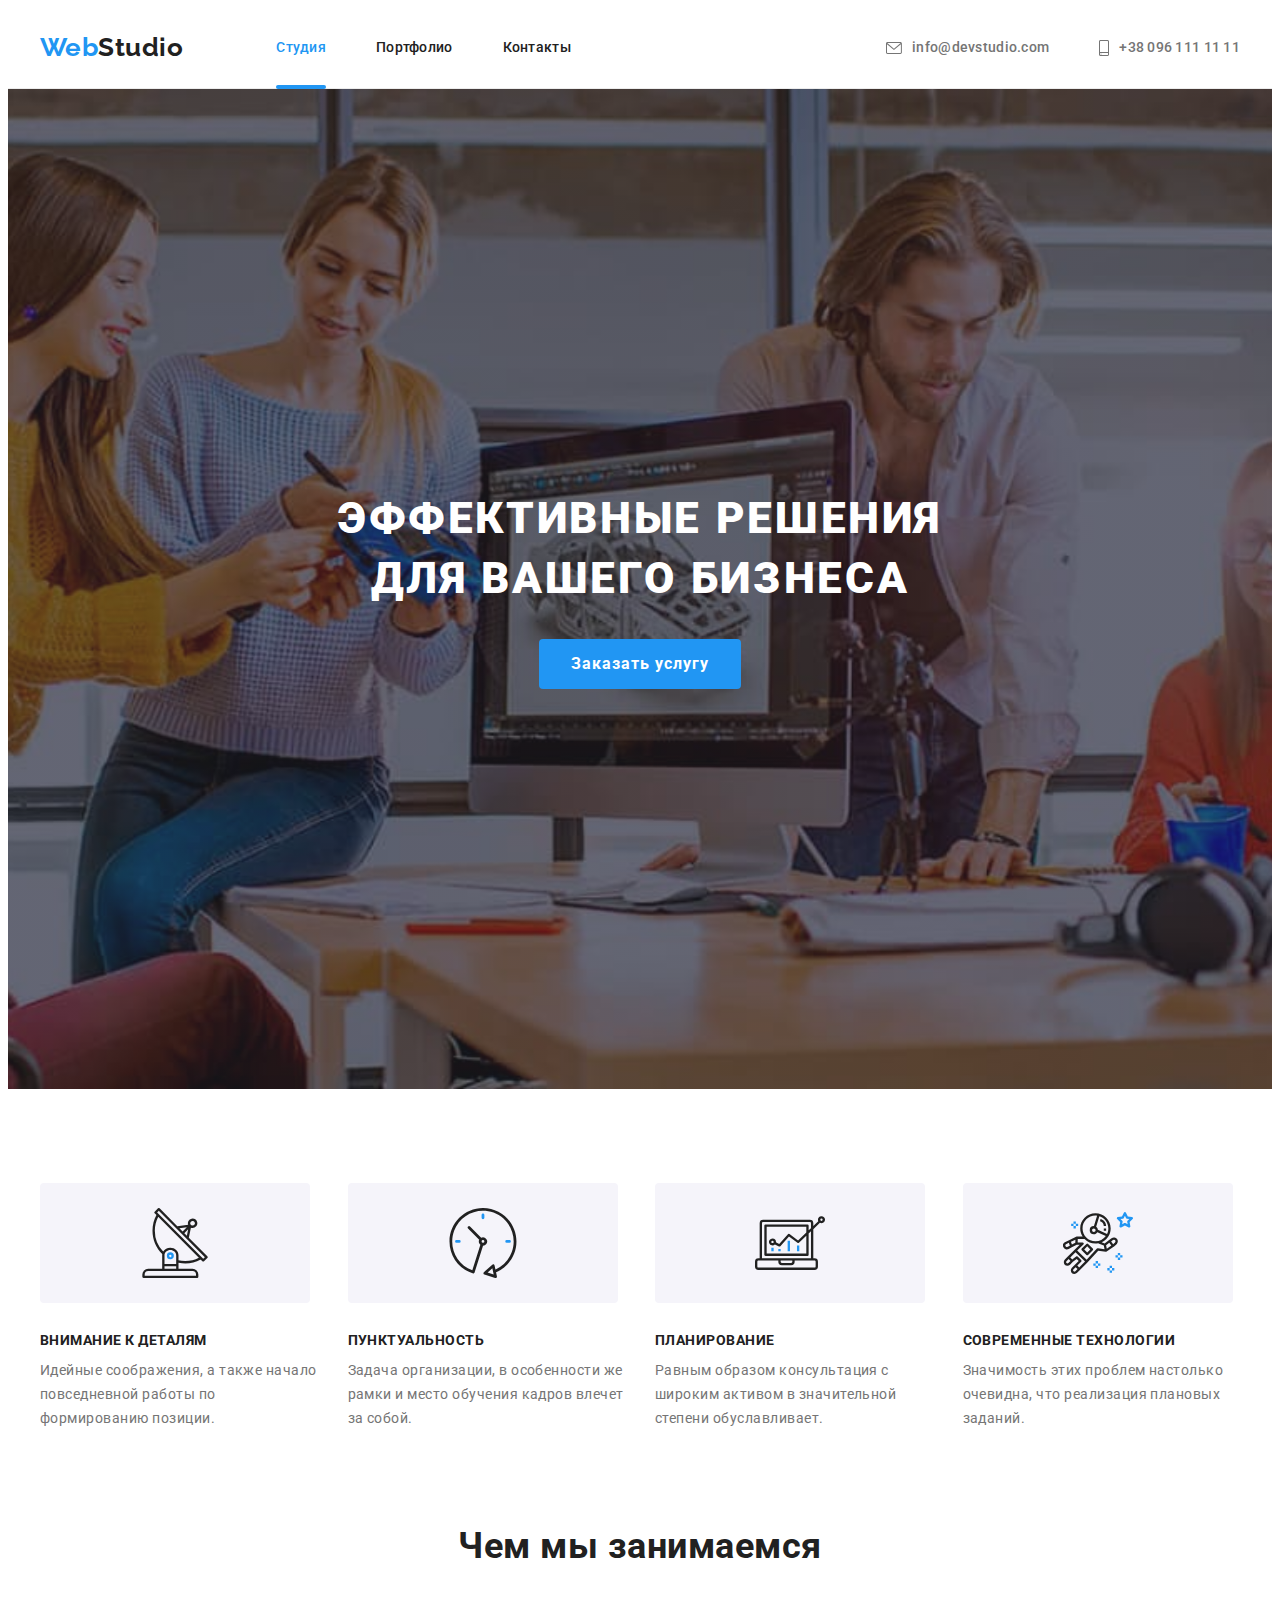
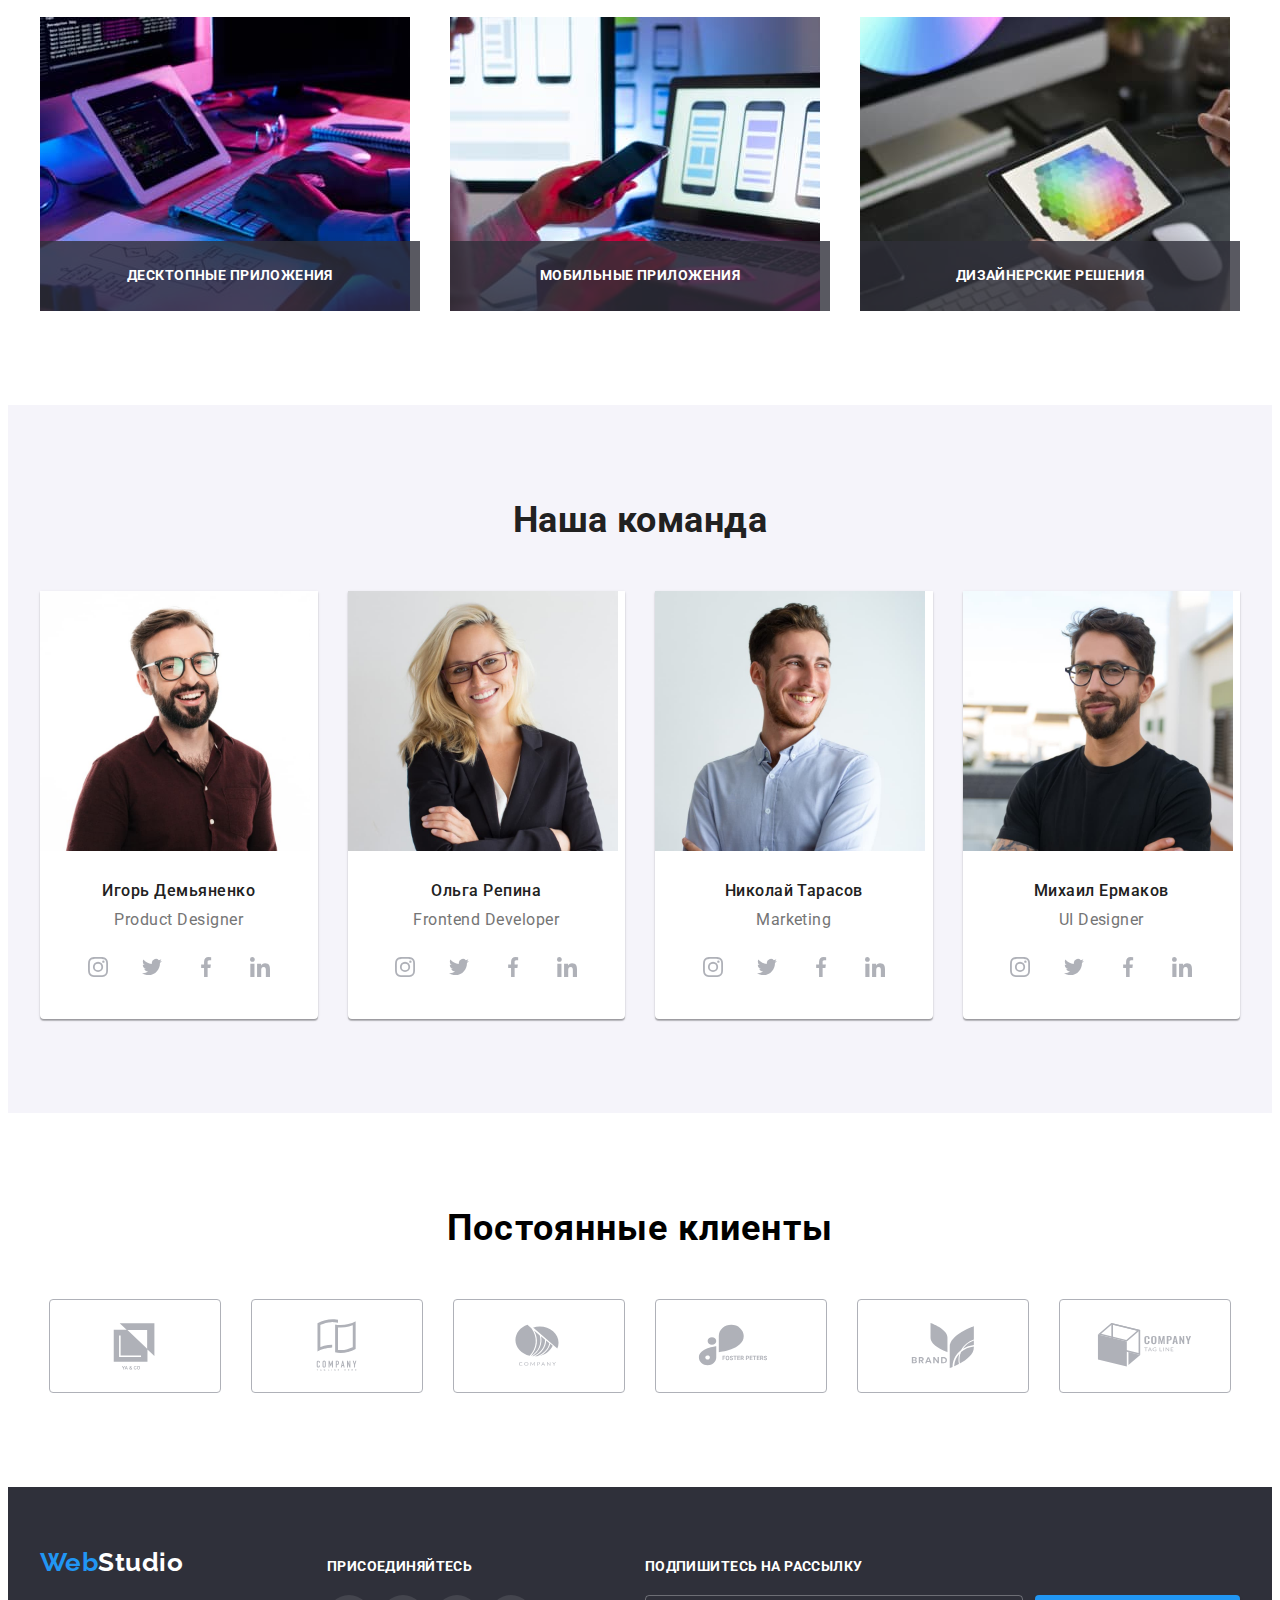
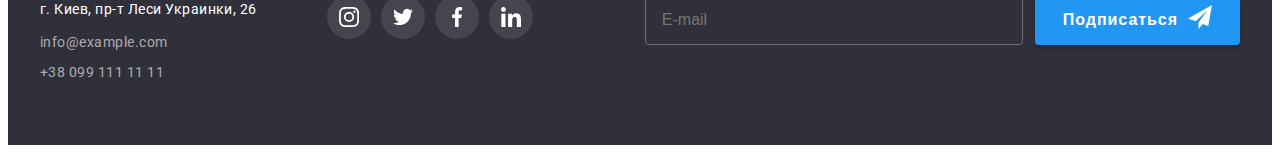
==== index.html @ f14e3624 "Copying" ====
<!DOCTYPE html>
<html lang="ru">
<head>
    <meta charset="UTF-8">
    <meta http-equiv="X-UA-Compatible" content="IE=edge">
    <meta name="viewport" content="width=device-width, initial-scale=1.0">
    <title>Студия</title>    
    <link href="https://fonts.googleapis.com/css2?family=Raleway:wght@700&family=Roboto:wght@400;500;700&display=swap"
        rel="stylesheet">
    <link rel="stylesheet" href="https://cdnjs.cloudflare.com/ajax/libs/modern-normalize/1.1.0/modern-normalize.min.css"
        integrity="sha512-wpPYUAdjBVSE4KJnH1VR1HeZfpl1ub8YT/NKx4PuQ5NmX2tKuGu6U/JRp5y+Y8XG2tV+wKQpNHVUX03MfMFn9Q=="
        crossorigin="anonymous" referrerpolicy="no-referrer" />
    <link rel="stylesheet" href="./css/styles.css" />
</head>
<body>
    <!-- Шапка сайта -->
        <header class="header">
            <div class="container header-container">
        <nav class="header-navigation">
            <a class="logo link" lang="en" href="./index.html">Web<span class="logo-black">Studio</span></a>
            <ul class="site-nav list">                
                <li class="header-item">
                    <a class="header-link site-nav-studio link current" href="./index.html">Студия</a></li>
                <li class="header-item">
                    <a class="header-link site-nav-portfolio link" href="./portfolio.html">Портфолио</a></li>
                <li class="header-item">
                    <a class="header-link site-nav-contact link" href="">Контакты</a></li>
            </ul>
        </nav>
        <div class="header-contacts-list">
            <ul class="header-contacts list">
                <li class="header-contacts-item">
                    <a class="header-contacts-link link" href="mailto:info@devstudio.com">
                        <svg class="link-icon" width="16px" height="12px">
                            <use href="./images/icons.svg#icon-envelope"></use>
                        </svg>
                        info@devstudio.com</a></li>
                <li class="header-contacts-item">
                    <a class="header-contacts-link link" href="tel:+380961111111">
                        <svg class="link-icon" width="10px" height="16px">
                            <use href="./images/icons.svg#icon-smartphone"></use>
                        </svg>
                        +38 096 111 11 11</a></li>
            </ul>
            </div>
            </div>
            </header>
    
    <main>
        <!-- Герой -->
        <section class="hero">
            <div class="container hero-container">
            <h1 class="hero-title">Эффективные решения для вашего бизнеса</h1>
            <button class="hero-btn" data-modal-open type="button">Заказать услугу</button>
            </div>
        </section>

       
        <!-- Преимущества -->
        <section class="features-section">
            <div class="container">
            <h2 hidden>features</h2>
        <ul class="features-list list">
            <li class="features-list-item">
                <div class="features-icon">
                    <svg width="70px" height="70px">
                        <use href="./images/icons.svg#icon-antenna-1"></use>
                        </svg>
                </div>
                <h3 class="features-title">Внимание к деталям</h3>
                <p class="features-text">Идейные соображения, а также начало повседневной работы по формированию позиции.</p>
            </li>
            <li class="features-list-item">
                <div class="features-icon">
                    <svg width="70px" height="70px">
                        <use href="./images/icons.svg#icon-clock-1"></use>
                    </svg>
                    </div>
                <h3 class="features-title">Пунктуальность</h3>
                <p class="features-text">Задача организации, в особенности же рамки и место обучения кадров влечет за собой.</p>
            </li>
            <li class="features-list-item">
                <div class="features-icon">
                    <svg width="70px" height="70px">
                        <use href="./images/icons.svg#icon-diagram-1"></use>
                    </svg>
                    </div>
                <h3 class="features-title">Планирование</h3>
                <p class="features-text">Равным образом консультация с широким активом в значительной степени обуславливает.</p>
            </li>
            <li class="features-list-item">
                <div class="features-icon">
                    <svg width="70px" height="70px">
                        <use href="./images/icons.svg#icon-astronaut-1"></use>
                    </svg>
                    </div>
                <h3 class="features-title">Современные технологии</h3>
                <p class="features-text">Значимость этих проблем настолько очевидна, что реализация плановых заданий.</p>
            </li>
        </ul>
        </div>
    </section>

    <!-- Услуги -->
    <section class="services-section">
        <div class="container">
        <h2 class="services-title">Чем мы занимаемся</h2>
        <ul class="services-list list">
            <li class="services-list-item">
                <div class="services-thumb">
                <img src="./images/portfolio-img1.jpg" alt="Создание дестопных приложений" width="370">                             
                <p class="services-subtitle">Десктопные приложения</p>
                </div>
            </li>
            <li class="services-list-item">
                <div class="services-thumb">
                    <img src="./images/portfolio-img2.jpg" alt="Создание мобильных приложений" width="370">
                    <p class="services-subtitle">Мобильные приложения</p>
                </div>
            </li>
            <li class="services-list-item">
                <div class="services-thumb">
                    <img src="./images/portfolio-img3.jpg" alt="Веб-дизайн" width="370">
                    <p class="services-subtitle">Дизайнерские решения</p>
                </div>
            </li>
        </ul>
        </div>
    </section>

    <!-- Команда -->

    <section class="team-section">
        <div class="container">
        <h2 class="team-title">Наша команда</h2>
        <ul class="team-list-section list">
            <li class="team-list-item">
                <div class="team-card">
                <img src="./images/team-img1.jpg" alt="Игорь Демьяненко" width="270">
                <div class="team-card-content">
                <h3 class="team-name">Игорь Демьяненко</h3>
                <p class="team-position" lang="en">Product Designer</p>
                <ul class="soc-list list">
                    <li class="soc-list-item">
                        <a class="soc-link" href="">
                            <svg width="20" height="20">
                                <use href="./images/icons.svg#icon-instagram-2"></use>
                            </svg>
                        </a>
                    </li>
                    <li class="soc-list-item">
                        <a class="soc-link" href="">
                            <svg width="20" height="20">
                                <use href="./images/icons.svg#icon-twitter-1"></use>
                            </svg>
                        </a>
                    </li>
                    <li class="soc-list-item">
                        <a class="soc-link" href="">
                            <svg width="20" height="20">
                                <use href="./images/icons.svg#icon-facebook-1"></use>
                            </svg>
                        </a>
                    </li>
                    <li class="soc-list-item">
                        <a class="soc-link" href="">
                            <svg width="20" height="20">
                                <use href="./images/icons.svg#icon-linkedin-1"></use>
                            </svg>
                        </a>
                    </li>
                </ul>
                </div>
                </div>
            </li>
            <li class="team-list-item">
                <div class="team-card">
                <img src="./images/team-img2.jpg" alt="Ольга Репина" width="270">
                <div class="team-card-content">
                <h3 class="team-name">Ольга Репина</h3>
                <p class="team-position" lang="en">Frontend Developer</p>
                <ul class="soc-list list">
                    <li class="soc-list-item">
                        <a class="soc-link" href="">
                            <svg width="20" height="20">
                                <use href="./images/icons.svg#icon-instagram-2"></use>
                            </svg>
                        </a>
                    </li>
                    <li class="soc-list-item">
                        <a class="soc-link" href="">
                            <svg width="20" height="20">
                                <use href="./images/icons.svg#icon-twitter-1"></use>
                            </svg>
                        </a>
                    </li>
                    <li class="soc-list-item">
                        <a class="soc-link" href="">
                            <svg width="20" height="20">
                                <use href="./images/icons.svg#icon-facebook-1"></use>
                            </svg>
                        </a>
                    </li>
                    <li class="soc-list-item">
                        <a class="soc-link" href="">
                            <svg width="20" height="20">
                                <use href="./images/icons.svg#icon-linkedin-1"></use>
                            </svg>
                        </a>
                    </li>
                </ul>
                </div>
                </div>
            </li>
            <li class="team-list-item">
                <div class="team-card">
                <img src="./images/team-img3.jpg" alt="Николай Тарасов" width="270">
                <div class="team-card-content">
                <h3 class="team-name">Николай Тарасов</h3>
                <p class="team-position" lang="en">Marketing</p>
                <ul class="soc-list list">
                    <li class="soc-list-item">
                        <a class="soc-link" href="">
                            <svg width="20" height="20">
                                <use href="./images/icons.svg#icon-instagram-2"></use>
                            </svg>
                        </a>
                    </li>
                    <li class="soc-list-item">
                        <a class="soc-link" href="">
                            <svg width="20" height="20">
                                <use href="./images/icons.svg#icon-twitter-1"></use>
                            </svg>
                        </a>
                    </li>
                    <li class="soc-list-item">
                        <a class="soc-link" href="">
                            <svg width="20" height="20">
                                <use href="./images/icons.svg#icon-facebook-1"></use>
                            </svg>
                        </a>
                    </li>
                    <li class="soc-list-item">
                        <a class="soc-link" href="">
                            <svg width="20" height="20">
                                <use href="./images/icons.svg#icon-linkedin-1"></use>
                            </svg>
                        </a>
                    </li>
                </ul>
                </div>
                </div>
            </li>
            <li class="team-list-item">
                <div class="team-card">
                <img src="./images/team-img4.jpg" alt="Михаил Ермаков" width="270">
                <div class="team-card-content">
                <h3 class="team-name">Михаил Ермаков</h3>
                <p class="team-position" lang="en">UI Designer</p>
                <ul class="soc-list list">
                    <li class="soc-list-item">
                        <a class="soc-link" href="">
                            <svg width="20" height="20">
                                <use href="./images/icons.svg#icon-instagram-2"></use>
                            </svg>
                        </a>
                    </li>
                    <li class="soc-list-item">
                        <a class="soc-link" href="">
                            <svg width="20" height="20">
                                <use href="./images/icons.svg#icon-twitter-1"></use>
                            </svg>
                        </a>
                    </li>
                    <li class="soc-list-item">
                        <a class="soc-link" href="">
                            <svg width="20" height="20">
                                <use href="./images/icons.svg#icon-facebook-1"></use>
                            </svg>
                        </a>
                    </li>
                    <li class="soc-list-item">
                        <a class="soc-link" href="">
                            <svg width="20" height="20">
                                <use href="./images/icons.svg#icon-linkedin-1"></use>
                            </svg>
                        </a>
                    </li>
                </ul>
                </div>
                </div>
            </li>
        </ul>
        </div>
    </section>      
    </main>


    <!-- Клиенты -->

    <section class="client-section">
        <div class="container">
            <h2 class="client-section-title">Постоянные клиенты</h2>
            <ul class="client-list list">
                <li class="client-item">
                    <a href="" class="client-company">
                        <svg width="106" height="60">
                            <use href="./images/icons.svg#icon-logo1"></use>
                        </svg>
                    </a>
                </li>
                <li class="client-item">
                    <a href="" class="client-company">
                        <svg width="106" height="60">
                            <use href="./images/icons.svg#icon-logo2"></use>
                        </svg>
                    </a>
                </li>
                <li class="client-item">
                    <a href="" class="client-company">
                        <svg width="106" height="60">
                            <use href="./images/icons.svg#icon-logo3"></use>
                        </svg>
                    </a>
                </li>
                <li class="client-item">
                    <a href="" class="client-company">
                        <svg width="106" height="60">
                            <use href="./images/icons.svg#icon-logo4"></use>
                        </svg>
                    </a>
                </li>
                <li class="client-item">
                    <a href="" class="client-company">
                        <svg width="106" height="60">
                            <use href="./images/icons.svg#icon-logo5"></use>
                        </svg>
                    </a>
                </li>
                <li class="client-item">
                    <a href="" class="client-company">
                        <svg width="106" height="60">
                            <use href="./images/icons.svg#icon-logo6"></use>
                        </svg>
                    </a>
                </li>
            </ul>
        </div>

    </section>

    <!-- Футер -->

    <footer class="footer-section">
        <div class="footer-container container">
            <div class="footer-contact">
                <a class="footer-logo link" lang="en" href="./index.html">Web<span class="logo-white">Studio</span></a>
                <address>
                    <ul class="footer-list list">
                        <li class="footer-adress-list"><a class="footer-adress link" href="">г. Киев, пр-т Леси Украинки, 26</a></li>
                        <li class="footer-contacts-list"><a class="footer-contacts link" href="mailto:info@example.com">info@example.com</a></li>
                        <li class="footer-contacts-list"><a class="footer-contacts link" href="tel:+380991111111">+38 099 111 11 11</a></li>
                    </ul>
                </address>
            </div>
    
            <div class="footer-soc-section">
                <strong class="footer-join">Присоединяйтесь</strong>
                <ul class="footer-soc-list list">
                    <li class="footer-soc-item">
                        <a href="" class="footer-soc-link">
                            <svg class="footer-soc-icon" width="20" height="20">
                                <use href="./images/icons.svg#icon-instagram-2"></use>
                            </svg>
                        </a>
                    </li>
                    <li class="footer-soc-item">
                        <a href="" class="footer-soc-link">
                            <svg class="footer-soc-icon" width="20" height="20">
                                <use href="./images/icons.svg#icon-twitter-1"></use>
                            </svg>
                        </a>
                    </li>
                    <li class="footer-soc-item">
                        <a href="" class="footer-soc-link">
                            <svg class="footer-soc-icon" width="20" height="20">
                                <use href="./images/icons.svg#icon-facebook-1"></use>
                            </svg>
                        </a>
                    </li>
                    <li class="footer-soc-item">
                        <a href="" class="footer-soc-link">
                            <svg class="footer-soc-icon" width="20" height="20">
                                <use href="./images/icons.svg#icon-linkedin-1"></use>
                            </svg>
                        </a>
                    </li>
                </ul>
            </div>
            <div class="subscribe-section">
                <p class="subscribe">Подпишитесь на рассылку</p>
                    <form class="subscribe-form" name="subscribe-form" autocomplete="on" novalidate>
                        <input class="subscribe-field" type="email" name="email" placeholder="E-mail"/>                            
                            <button class="btn subscribe-btn" type="submit">Подписаться<svg class="icon-send-subscribe" width="24" height="24">
                                <use href="./images/icons.svg#icon-icon-send"></use>
                                    </svg> </button></form>
            </div>
        </div>
    </footer>
    
    <!-- Модалка -->
    <div class="backdrop is-hidden" data-modal>
        <div class="modal">
            <button type="button" class="btn-close">
            <svg class="svg-close" data-modal-close>
                <use href="./images/icons.svg#close-icon"></use>
            </svg>
            </button>
            
            <p class="modal-title">Оставьте свои данные, мы вам перезвоним</p>
            <form action="#" class="modal-form">
                <div class="modal-field">
                <label for="user-name" class="input-label">Имя</label>
                <span class="input-wrapper">
                <input type="text" 
                name="user-name" 
                id="user-name" 
                class="modal-input">
                <svg class="input-icon" width="18" height="18">
                    <use href="./images/icons.svg#icon-person-black-18dp-1"></use>
                </svg>
                </span>
                </div>

                <div class="modal-field">
                    <label for="user-tel" class="input-label">Телефон</label>
                    <span class="input-wrapper">
                        <input type="tel" name="user-tel" id="user-tel" class="modal-input">
                        <svg class="input-icon" width="18" height="18">
                            <use href="./images/icons.svg#icon-phone-black-18dp-1"></use>
                        </svg>
                    </span>
                </div>

                <div class="modal-field">
                    <label for="user-email" class="input-label">Почта</label>
                    <span class="input-wrapper">
                        <input type="email" name="user-email" id="user-email" class="modal-input">
                        <svg class="input-icon" width="18" height="18">
                            <use href="./images/icons.svg#icon-email-black-18dp-1"></use>
                        </svg>
                    </span>
                </div>
                
                <div class="modal-field-text">
                    <label for="user-text" class="input-label">Комментарий</label>
                    <textarea name="user-text"
                    id="user-text"
                    class="modal-text-input"
                    placeholder="Введите текст"></textarea>
                </div>
                <input type="checkbox" id="modal-checkbox" class="modal-checkbox visually-hidden">
                <label for="modal-checkbox" class="check-text">
                    <span>
                        <svg class="check-icon" width="11" height="8">
                            <use href="./images/icons.svg#icon-check"></use>
                        </svg>
                    </span>Соглашаюсь с рассылкой и принимаю <a href="" class="conditions-link">Условия договора</a>
                </label>
                <button type="submit" class="btn modal-btn">Отправить</button>
                
            </form>
        </div>
    </div>
    <script src="./js/modal.js"></script>
</body>
</html>
---- css/styles.css ----
:root {
  --primary-text-color: #212121;
  --secondary-text-color: #757575;
  --primary-white-color: #ffffff;
  --accent-color: #2196f3;
  --background-color: #2f303a;
  --background-secondary-color: #F5F4FA;
  --btn-color: #188ce8;
  --card-set-gap: 30px;
  --icon-color: #AFB1B8;
  --footer-contact-color: #FFFFFF99;
  --trans-duration: 250ms;
  --transit-timing-function: cubic-bezier(0.4, 0, 0.2, 1);
}


/* ------------------Утилиты-------------------- */

p,
h1,
h2,
h3,
{
  margin: 0;
}

ul {
    margin: 0;
    padding-left: 0;
}

img {
    display: block;
}

body {
  font-family: Roboto, sans-serif; Raleway, sans-serif;
  background-color: var(--primary-white-color);
  letter-spacing: 0.03em;
}


.container {
width: 1200px;
margin: 0 auto;
padding-left: 15px;
padding-right: 15px;
}


.visually-hidden {
position: absolute;
width: 1px;
height: 1px;
margin: -1px;
padding: 0;
overflow: hidden;
border: 0;
clip: rect(0 0 0 0);
}



/* --------------------------Шапка сайта----------------------- */

.header {
  border-bottom-width: 1px;
  border-bottom-style: solid;
  border-block-color: #ECECEC;
}

.header-container {
  display: flex;
  align-items: center;
}


.header-navigation {
  display: flex;
  /* align-items: center; */
}

.site-nav {
  display: flex;
  align-items: center;
}

.site-nav .link.current {
  color: var(--accent-color);
}

.header-item > .current::after {
  content: '';
  position: absolute;
  width: 100%;
  height: 4px;
  border-radius: 2px;
  background-color: var(--accent-color);
  display: block;
  bottom: -1px;
}

.site-nav-studio, 
.site-nav-portfolio2 {
  position: relative;
}

.header-item:not(:last-child) {
margin-right: 50px;
}

.header-link {
  display: block;
  font-style: normal;
  font-weight: 500;
  font-size: 14px;
  line-height: 1.14;
  letter-spacing: 0.02em;
  color: var(--primary-text-color);
  padding-top: 32px;
  padding-bottom: 32px;
  transition: color var(--trans-duration) var(--transit-timing-function);
}

.header-contacts-list {
  display: flex;
  margin-left: auto;

}

.header-contacts {
  display: flex;
  }


.header-contacts-item:not(:last-child) {
margin-right: 50px;
}


.header-contacts-link {
  font-family: Roboto;
  font-style: normal;
  font-weight: 500;
  font-size: 14px;
  line-height: 1.14;
  letter-spacing: 0.02em;
  color: var(--secondary-text-color);
  padding-top: 32px;
  padding-bottom: 32px;
  display: flex;
  align-items: center;
  transition: color var(--trans-duration) var(--transit-timing-function);
}

.link-icon {
  margin-right: 10px;
  fill: currentColor;
}

.header-link:hover,
.header-link:focus, 
.header-contacts-link:hover,
.header-contacts-link:focus {
  color: var(--accent-color);
}


/* Логотип */

.logo {
  
  font-family: Raleway;
  font-style: normal;
  font-weight: bold;
  font-size: 26px;
  line-height: 1.19;
  color: var(--accent-color);
  margin-right: 93px;
  padding-top: 24px;
  padding-bottom: 25px;

}

.logo-black {
  font-family: Raleway;
  font-style: normal;
  font-weight: bold;
  font-size: 26px;
  line-height: 1.19;
  color: var(--primary-text-color);
  transition: color var(--trans-duration) var(--transit-timing-function);
}


.logo-white {
font-family: Raleway;
font-style: normal;
font-weight: bold;
font-size: 26px;
line-height: 1.19;
color: var(--primary-white-color);
transition: color var(--trans-duration) var(--transit-timing-function);
}

.logo-black:hover,
.logo-black:focus,
.logo-white:hover,
.logo-white:focus {
  color: var(--accent-color);
}

.list {
  list-style: none;
}

.link {
  text-decoration: none;
}



/* ----------------------Герой--------------------- */

.hero {
  display: flex;
  height: 600px;
  align-items: center;
  background-color: var(--background-color);
  padding: 200px 0;
}

.hero {
  max-width: 1600px;
  height: 600px;
  margin-left: auto;
  margin-right: auto;
  background-repeat: no-repeat;
  background-size: cover;
  background-position: center;
  background-color: var(--background-color);
  background-image: linear-gradient(to right, rgba(47, 48, 58, 0.4), rgba(47, 48, 58, 0.4)),
    url('../images/hero.jpg');
  color: var(--white-color);
  text-align: center;
  padding-top: 200px;
  padding-bottom: 200px;
}

.hero-container {
  text-align: center;
  max-width: 696px;

}

.hero-title {
  font-family: Roboto;
  font-style: normal;
  font-weight: 900;
  font-size: 44px;
  line-height: 1.36;
  text-align: center;
  letter-spacing: 0.06em;
  text-transform: uppercase;
  color: var(--primary-white-color);
  margin-top: 0;
  margin-bottom: 30px;
}

.hero-btn {
  font-family: Roboto;
  font-style: normal;
  font-weight: bold;
  font-size: 16px;
  line-height: 30px;
  display: flex;
  align-items: center;
  text-align: center;
  letter-spacing: 0.06em;
  border-radius: 4px;
  color: var(--primary-white-color);
  background-color: var(--accent-color);
  cursor: pointer;
  border: none;
  display: inline-block;
  min-width: 200px;
  padding: 10px 32px;
 }

  .hero-btn, .btn-active,
  .subscribe-btn {
  transition: color var(--trans-duration) var(--transit-timing-function),
  background-color var(--trans-duration) var(--transit-timing-function),
  box-shadow var(--trans-duration) var(--transit-timing-function);
  }

.hero-btn:hover,
.hero-btn:focus,
.btn:hover,
.btn:focus {
background-color: var(--btn-color) ;
}


/* -------------------Преимущества---------------- */

.features-section {
padding-top: 94px;
padding-bottom: 94px;
}

.features-list {
  display: flex;
}

.features-title {
margin-top: 0;
margin-bottom: 10px;
font-weight: bold;
font-size: 14px;
line-height: 1.14;
text-transform: uppercase;
color: var(--primary-text-color);
}

.features-text {
margin-top: 0;
margin-bottom: 0;
font-size: 14px;
line-height: 1.71;
color: var(--secondary-text-color);
}

.features-list {
  margin-right: -30px;
}

.features-list-item {
flex-basis: calc(100% / 4 - var(--card-set-gap));
margin-right: var(--card-set-gap);
}

.features-list-item:not(:nth-last-child) {
  margin-right: var(--card-set-gap);
}

.features-icon {
  width: 270px;
  height: 120px;
  background-color: var(--background-secondary-color);
  margin-bottom: 30px;
  border-radius: 4px;
  display: flex;
  align-items: center;
  justify-content: center;
}

/* Услуги */

img {
  display: block;
  max-width: 100%;
  height: auto;
}

.services-section {
  padding-bottom: 94px;
}

.services-title, 
.team-title {
margin-top: 0;
margin-bottom: 50px;
font-weight: bold;
font-size: 36px;
line-height: 1.17;
text-align: center;
color: var(--primary-text-color);
}

.services-list {
  display: flex;
}

.services-thumb {
  position: relative;
}

.services-list-item {
flex-basis: calc(100% - 2 * 30px / 3) ;  
}

.services-list-item:not(:last-child) {
margin-right: var(--card-set-gap);
}

.services-subtitle {
  position: absolute;
  bottom: 0;  
  right: 0;
  text-transform: uppercase;
  color: var(--primary-white-color);
  background-color: rgba(47, 48, 58, 0.8);
  font-size: 14px;
  font-style: normal;
  font-weight: 700;
  line-height: 1.14;
  letter-spacing: 0.03em;
  display: flex;
  align-items: center;
  justify-content: center;
  margin: 0;
  height: 70px;
  width: 100%;
}


/* ------------------------Команда----------------------- */

.team-section {
  background-color: var(--background-secondary-color);
  padding-top: 94px;
  padding-bottom: 94px;
}

/* .team-title {
margin-top: 0;
margin-bottom: 50px;
font-weight: bold;
font-size: 36px;
line-height: 1.17;
text-align: center;
} */

.team-list-section {
display: flex;
margin-right: calc(-1 * var(--card-set-gap))
}

.team-list-item {
  flex-basis: calc(100% / 4 - var(--card-set-gap));
  margin-right: var(--card-set-gap);
}

.team-card {
  background-color: var(--primary-white-color);
  box-shadow: 0px 1px 3px rgba(0, 0, 0, 0.12), 0px 1px 1px rgba(0, 0, 0, 0.14), 0px 2px 1px rgba(0, 0, 0, 0.2);
  border-radius: 0px 0px 4px 4px;
}

.team-card-content {
  padding: 30px 32px;
}

.team-name {
margin-top: 0;
margin-bottom: 10px;  
font-style: normal;
font-weight: 500;
font-size: 16px;
line-height: 1.19;
text-align: center;
color: var(--primary-text-color);
}

.team-position {
margin-top: 0;
margin-bottom: 0;
font-weight: normal;
font-size: 16px;
line-height: 1.19;
text-align: center;
color: var(--secondary-text-color);
}

.soc-list {
  padding: 0;
  display: flex;
  justify-content: center;
  margin-top: 16px;
}

.soc-list-item:not(:last-child) {
  margin-right: 10px;
}

/* .soc-list-item: {
  margin-right: 10px;
}

..soc-list-item:last-child {
  margin-right: 0;
} */



.soc-link {
  display: flex;
  padding: 0;
  width: 44px;
  height: 44px;
  border-radius: 50%;
  fill: var(--icon-color);
  justify-content: center;
  align-items: center;
  transition: backgroud-color var(--trans-duration) var(--transit-timing-function),
  fill var(--trans-duration) var(--transit-timing-function);
}

.soc-link:hover,
.soc-link:focus {
  background-color: var(--accent-color);
  fill: var(--primary-white-color)
}

.client-section {
  padding-top: 94px;
  padding-bottom: 94px;
}

.client-section-title {
margin-top: 0;
margin-bottom: 50px;
font-weight: 700;
font-size: 36px;
line-height: 1.17;
letter-spacing: 0.03em;
text-align: center;
}

.client-list {
  margin: 0;
  padding: 0;
  display: flex;
  justify-content: center;
}

.client-item:not(:last-child) {
  margin-right: 30px;
}

.client-company {
  display: flex;
  width: 170px;
  height: 92px;
  fill: var(--icon-color);
  border: 1px solid var(--icon-color);
  border-radius: 4px;
  align-items: center;
  justify-content: center;
  transition: fill var(--trans-duration) var(--transit-timing-function),
  border var(--trans-duration) var(--transit-timing-function);

}

.client-company:hover,
.client-company:focus {
  border: 1px solid var(--accent-color);
  fill: var(--accent-color);
}


/* --------------------Футер-------------------------- */


.footer-section {
padding-top: 60px;
padding-bottom: 60px;
background-color: var(--background-color);
}

.footer-container {
  display: flex;
  align-items: baseline;
  
}

.footer-contact {
  margin-right: 70px;
}

.footer-logo {
display: block;
  font-family: Raleway;
  font-style: normal;
  font-weight: bold;
  font-size: 26px;
  line-height: 1.19;
  color: var(--accent-color);
  margin-bottom: 20px;

}



.footer-adress-list {
margin-bottom: 9px;
}

.footer-adress {
display: block;
font-style: normal;
font-size: 14px;
line-height: 1.71;
color: var(--primary-white-color);
/* margin-bottom: 9px; */
transition: color var(--trans-duration) var(--transit-timing-function);
}

.footer-contacts-list:not(:last-child) {
margin-bottom: 6px;
}

.footer-contacts {
display: block;
font-style: normal;
font-size: 14px;
line-height: 1.71;
color: var(--footer-contact-color);
/* margin-bottom: 6px; */
transition: color var(--trans-duration) var(--transit-timing-function);
}

.footer-adress:hover,
.footer-adress:focus,
.footer-contacts:hover,
.footer-contacts:focus {
  color: var(--accent-color);
}

.footer-soc-section {
  align-items: baseline;
  text-align: left;
}

.footer-join, .subscribe {
  display: inline-block; 
  margin-top: 0;
  margin-bottom: 20px;
  font-weight: bold;
  font-size: 14px;
  line-height: 1.14;
  letter-spacing: 0.03em;
  text-transform: uppercase;
  color: var(--primary-white-color)
}


.footer-soc-list {
  padding: 0;
  display: flex;
}

.footer-soc-item {
  margin-right: 10px;
  justify-content: center;
}

.footer-soc-item:last-child {
  margin-right: 0;
}

.footer-soc-link {
  display: flex;
  background-color: rgba(255, 255, 255, 0.1);
  width: 44px;
  height: 44px;
  border-radius: 22px;
  justify-content: center;
  align-items: center;
  transition: background-color var(--trans-duration) var(--transit-timing-function);
}

.subscribe-section {
margin-left: auto;
}

.icon-send-subscribe {
fill: var(--primary-white-color);
margin-left: 10px;
}

.subscribe-form {
  display: flex;
}

.subscribe-btn {
  display: flex;
  font-size: 16px;
  font-style: normal;
  font-weight: 700;
  line-height: 1.88;
  letter-spacing: 0.06em;
  text-align: center;
  color: var(--primary-white-color);
  background-color: var(--accent-color);
  cursor: pointer;
  border: none;  
  min-width: 200px;
  box-shadow: 0px 4px 4px rgba(0, 0, 0, 0.15);
  border-radius: 4px;
  padding: 10px 28px;
  margin-left: 12px;
}

.subscribe-field {
  width: 358px;
  border: 1px solid rgba(255, 255, 255, 0.3);
  border-radius: 4px;
  background-color: transparent;
  outline: none;
  font-size: 16px;
  line-height: 1.25;
  display: flex;
  align-items: center;
  color: var(--footer-contact-color);
  padding-left: 16px;
  transition: border-color var(--trans-duration) var(--transit-timing-function);
}



.subscribe-field:hover,
.subscribe-field:focus {
 border-color: var(--accent-color);
}

.subscribe-btn:hover,
.subscribe-btn:focus {
background-color: var(--btn-color);
}

.footer-soc-link:hover,
.footer-soc-link:focus {
  background-color: var(--accent-color)
}

.footer-soc-icon {
  fill: var(--primary-white-color)
}

/* ----------------------Страница Портфолио------------------ */

/* Фильтр-кнопки */

.btn-projects-section {
  padding-top: 94px;
  padding-bottom: 94px;
}

.btn-list {
  display: flex;
  justify-content: center;
  margin-bottom: 50px;
}

.btn-item:not(:last-child) {
  margin-right: 8px;
}

.btn-all,
.btn-web,
.btn-app,
.btn-design,
.btn-marketing {
font-style: normal;
font-weight: 500;
font-size: 16px;
line-height: 1.63;
text-align: center;
letter-spacing: 0.03em;
border-radius: 4px;
color: var(--primary-text-color);
background-color: var(--background-secondary-color);
border: none;
cursor: pointer;
padding: 6px 22px;
min-width: 73px;
}

.btn-all:hover,
.btn-all:focus,
.btn-web:hover,
.btn-web:focus,
.btn-app:hover,
.btn-app:focus,
.btn-design:hover,
.btn-design:focus,
.btn-marketing:hover,
.btn-marketing:focus,
.btn-active:hover,
.btn-active:focus {
  color: var(--primary-white-color);
  background-color: var(--accent-color);
  box-shadow: 0px 2px 2px 0px rgba(0, 0, 0, 0.12);
  box-shadow: 0px 1px 2px 0px rgba(0, 0, 0, 0.08);
  box-shadow: 0px 3px 1px 0px rgba(0, 0, 0, 0.1);
}



.btn-list .btn-all.current {
  color: var(--primary-white-color);
  background-color: var(--accent-color);
}

/* Проекты */

.projects-list {
  display: flex;
  flex-wrap: wrap;
  margin-top: calc(-1 * var(--card-set-gap));
  margin-left: calc(-1 * var(--card-set-gap));
}

.projects-item {
  display: block;
  flex-basis: calc(100% / 3 - var(--card-set-gap));
  margin-top: var(--card-set-gap);
  margin-left: var(--card-set-gap);
}

.box {
  position: relative;
  overflow: hidden;
}

.overlay {
  position: absolute;
  top: 0;
  left: 0;
  width: 100%;
  height: 100%;

  background: rgba(33, 150, 243, 0.9);

  transform: translateY(101%);
  transition: var(--trans-duration) var(--transit-timing-function);
}

.projects-overlay-text {
padding: 63px 24px;
font-family: Roboto;
font-style: normal;
font-weight: normal;
font-size: 18px;
line-height: 1.56;
letter-spacing: 0.03em;
color: var(--primary-white-color);
cursor: pointer;
transition: var(--trans-duration) var(--transit-timing-function);
}

/* .projects-item:hover .overlay,
.projects-item:focus .overlay {
  transform: translateY(0);
} */

.projects-list-link:hover,
.projects-list-link:focus {
box-shadow: 0px 4px 4px 0px rgba(0, 0, 0, 0.25);
}

.projects-list-link:hover .overlay,
.projects-list-link:focus .overlay {
  transform: translateY(0);
}

.projects-list-link {
text-decoration: none;
display: block;
transition: box-shadow var(--trans-duration) var(--transit-timing-function);
}

.projects-name {
  padding: 20px 24px;
  border: 1px solid #eeeeee;
  border-top: none;
 
}

.projects-list-name {
margin-top: 0;
margin-bottom: 4px;
font-style: normal;
font-weight: bold;
font-size: 18px;
line-height: 2;
letter-spacing: 0.06em;
color: var(--primary-text-color);
}

.projects-list-product {
margin: 0;
font-style: normal;
font-weight: normal;
font-size: 16px;
line-height: 1.88;
letter-spacing: 0.03em;
color: var(--secondary-text-color);
}


/* -------------------Модалка------------------ */
.backdrop {
  position: fixed;
  top: 0;
  left: 0;

  width: 100%;
  height: 100%;
  background-color: rgba(0, 0, 0, 0.2);
  opacity: 1;

  transition: opacity var(--trans-duration) var(--transit-timing-function),
  visibility var(--trans-duration) var(--transit-timing-function);
}

.backdrop.is-hidden {
  opacity: 0;
  visibility: hidden;
  pointer-events: none;
}


.modal {
position: absolute;
padding: 40px;
top: 50%;
left: 50%;
transform: translate(-50%, -50%) scale(1);

width: 528px;
min-height: 581px;
background-color: var(--primary-white-color);

border-radius: 4px;
transition: transform var(--trans-duration) var(--transit-timing-function);
}

.backdrop.is-hidden .modal {
  transform: translate(-50%, -50%) scale(0.9);
}

.svg-close {
  width: 18px;
  height: 18px;
  fill: #000000;
  transition: fill var(--trans-duration) var(--transit-timing-function);
}

.btn-close {
position: absolute;
top: 8px;
right: 8px;
width: 30px;
height: 30px;
border-radius: 50%;
background: var(--primary-white-color);
border: 1px solid rgba(0, 0, 0, 0.1);
display: flex;
align-items: center;
justify-content: center;
cursor: pointer;
transition: fill var(--trans-duration) var(--transit-timing-function), 
background var(--trans-duration) var(--transit-timing-function), 
border var(--trans-duration) var(--transit-timing-function);
}

.btn-close:hover .svg-close, 
.btn-close:focus .svg-close {
fill: var(--accent-color);
}

.modal-title {
font-size: 20px;
font-weight: 700;
line-height: calc(23 / 20);
letter-spacing: 0.03em;
text-align: center;
margin-top: 0;
margin-bottom: 12px;
}

.modal-field {
  margin-bottom: 10px;
}

.modal-field-text {
  margin-bottom: 20px;
}


.input-label {
font-size: 12px;
font-weight: 400;
line-height: calc(14 / 12);
letter-spacing: 0.01em;
color: var(--secondary-text-color);
display: block;
margin-bottom: 4px;
}

.input-wrapper {
display: block;
position: relative;
}

.modal-input {
width: 100%;
height: 40px;
border-radius: 4px;
border: 1px solid rgba(33, 33, 33, 0.2);  
background: transparent;
padding-left: 42px;
padding-right: 20px;
outline: none;
color: var(--secondary-text-color);
transition: border-color var(--trans-duration) var(--transit-timing-function),
backgroud var(--trans-duration) var(--transit-timing-function);
}

.input-icon {
position: absolute;
left: 15px;
top: 50%;
transform: translateY(-50%);
transition: fill var(--trans-duration) var(--transit-timing-function);  
}

.modal-input:hover + .input-icon,
.modal-input:focus + .input-icon {
fill: var(--accent-color);
}

.modal-input:hover,
.modal-input:focus {
border-color: var(--accent-color);
}

.modal-text-input {
width: 100%;
height: 120px;
border: 1px solid rgba(33, 33, 33, 0.2);
border-radius: 4px;
resize: none;
background: transparent;
padding: 12px 16px;
font-size: 12px;
line-height: calc(14 / 12);
letter-spacing: 0.01em;
outline: none;
transition: background var(--trans-duration) var(--transit-timing-function), 
border var(--trans-duration) var(--transit-timing-function), 
border-color var(--trans-duration) var(--transit-timing-function);
}

.modal-text-input:hover,
.modal-text-input:focus {
border-color: var(--accent-color);
}

.modal-checkbox {
background: var(--accent-color);
border: none;
}


.check-text {
font-weight: 400;
font-size: 14px;
line-height: calc(24 / 14);
letter-spacing: 0.03em;
color: var(--secondary-text-color);
display: flex;
margin-bottom: 30px;
align-items: center;
justify-content: center;
}

.check-text span {
display: flex;
align-items: center;
justify-content: center;
width: 16px;
height: 15px;
border: 2px solid var(--primary-text-color);
border-radius: 3px;
margin-right: 9px;
transition: border var(--trans-duration) var(--transit-timing-function);
}

.modal-checkbox:checked + .check-text span {
background: var(--accent-color);
border: none;
}


.check-text span:hover,
.check-text span:focus {
border-color: var(--accent-color);
}


.check-icon {
width: 16px;
height: 15px;
border-color: var(--primary-text-color);
fill: var(--primary-white-color);
cursor: pointer;
transition: border-color var(--trans-duration) var(--transit-timing-function);
}



.conditions-link {
margin-left: 4px;
font-size: 14px;
line-height: 1.71;
letter-spacing: 0.03em;
text-decoration: underline;
color: var(--accent-color);
}

.modal-btn {
display: block;
margin: 0 auto;
font-family: inherit;
font-weight: 700;
font-size: 16px;
line-height: calc(30 / 16);
align-items: center;
text-align: center;
letter-spacing: 0.06em;
color: var(--primary-white-color);
background-color: var(--accent-color);
cursor: pointer;
min-width: 200px;
border: none;
border-radius: 4px;
padding: 10px 55px;
transition: background var(--trans-duration) var(--transit-timing-function), 
color var(--trans-duration) var(--transit-timing-function), 
box-shadow var(--trans-duration) var(--transit-timing-function);
}

.modal-btn:hover,
.modal-btn:focus {
box-shadow: 0px 4px 4px rgba(0, 0, 0, 0.15);
}
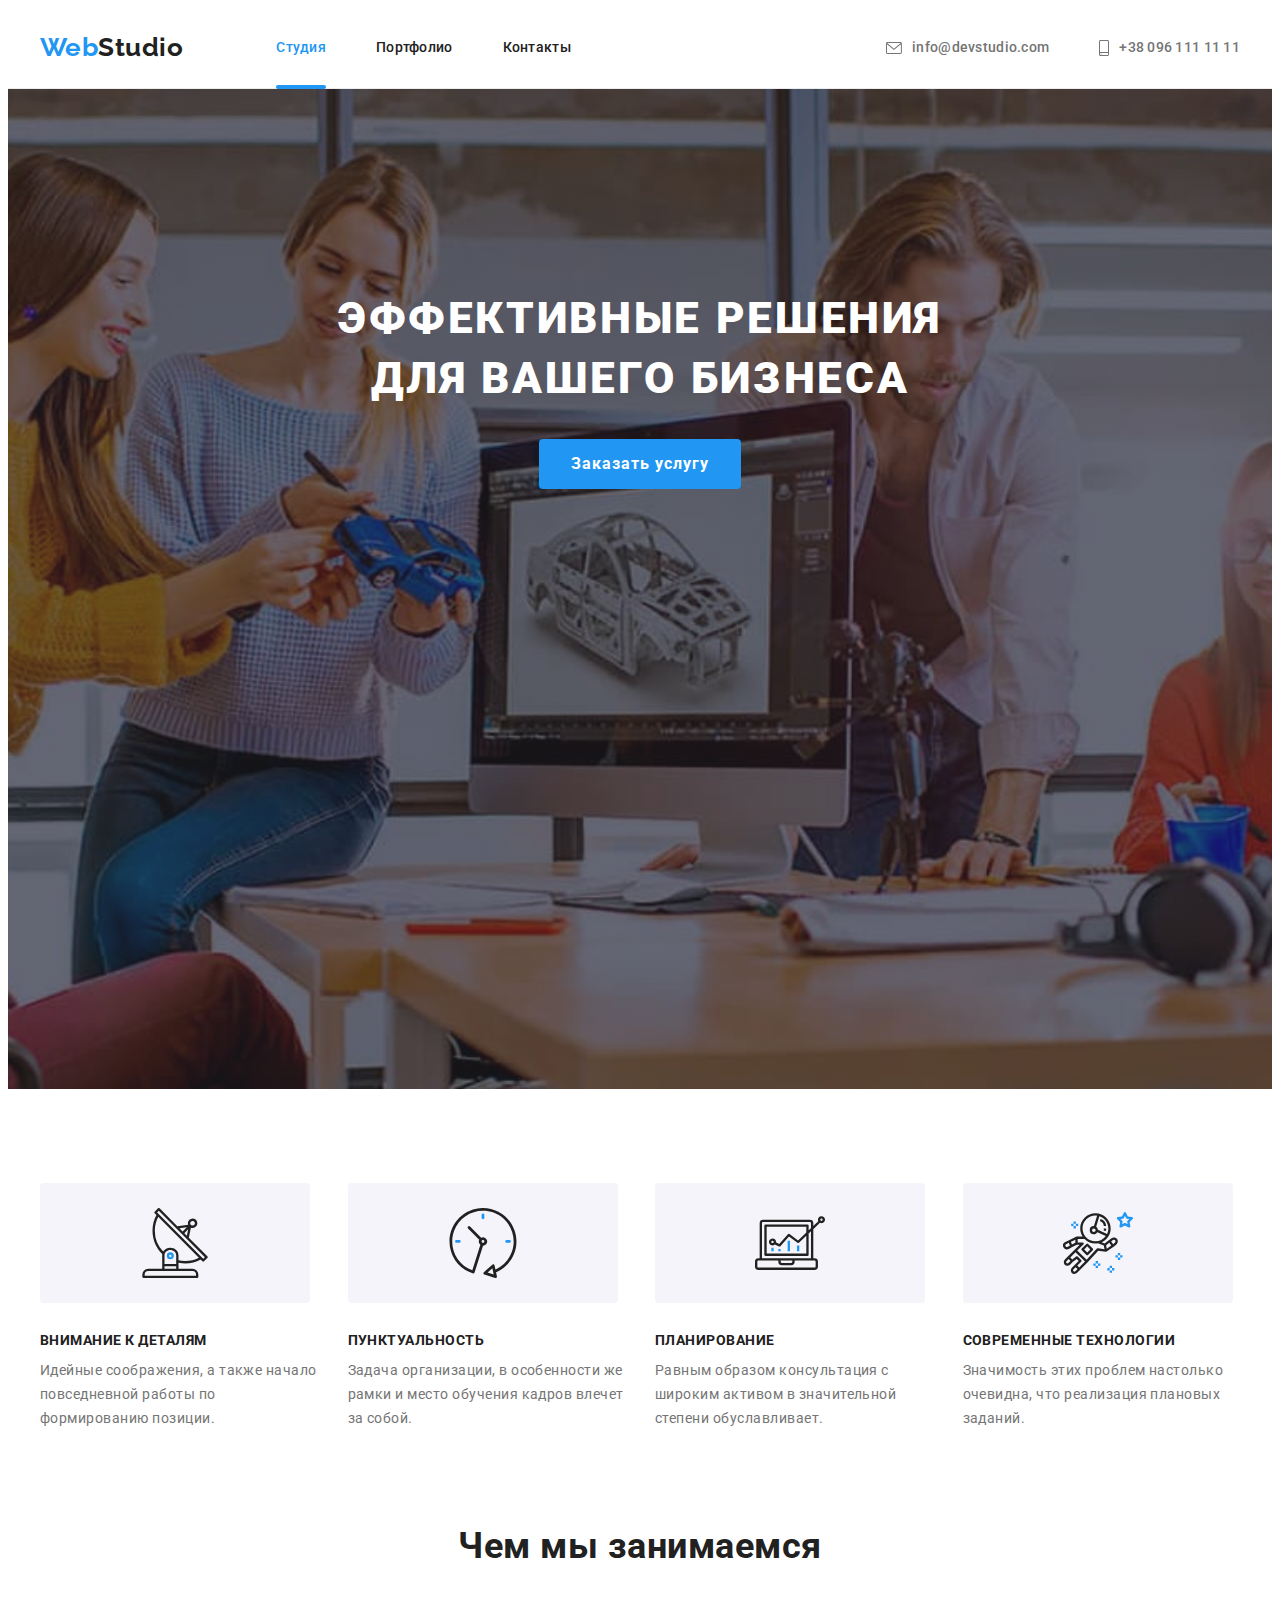
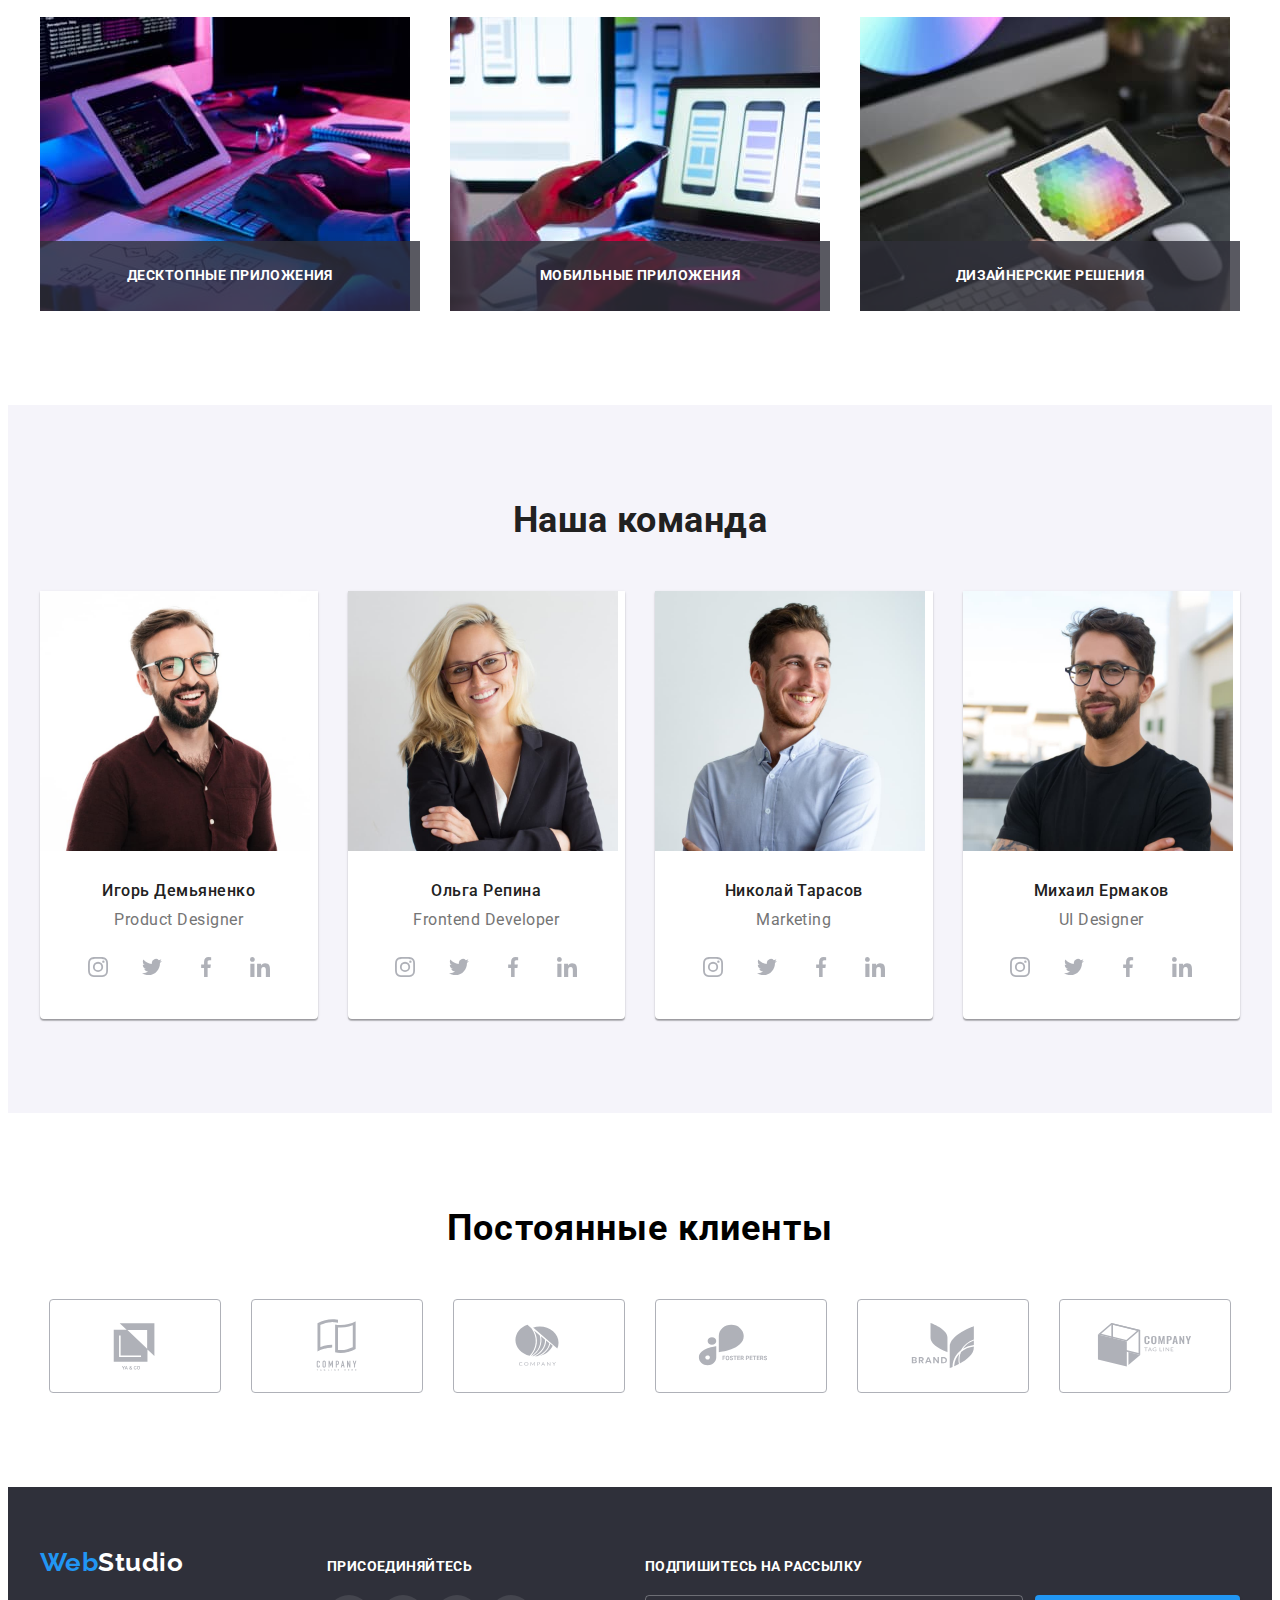
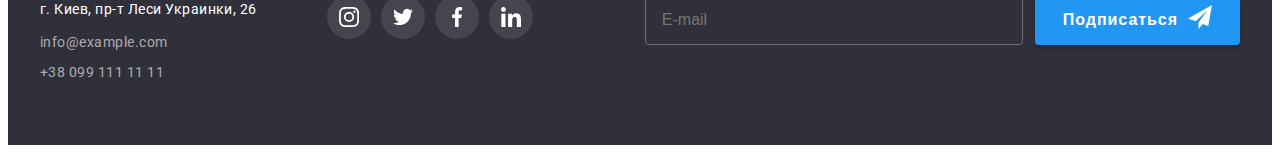
==== commit ada5e7e0: "BEM Updates" ====
--- a/index.html
+++ b/index.html
@@ -14,30 +14,30 @@
 </head>
 <body>
     <!-- Шапка сайта -->
-        <header class="header">
-            <div class="container header-container">
-        <nav class="header-navigation">
-            <a class="logo link" lang="en" href="./index.html">Web<span class="logo-black">Studio</span></a>
-            <ul class="site-nav list">                
-                <li class="header-item">
-                    <a class="header-link site-nav-studio link current" href="./index.html">Студия</a></li>
-                <li class="header-item">
-                    <a class="header-link site-nav-portfolio link" href="./portfolio.html">Портфолио</a></li>
-                <li class="header-item">
-                    <a class="header-link site-nav-contact link" href="">Контакты</a></li>
+        <header class="page-header">
+            <div class="container header__container">
+        <nav class="header-nav">
+            <a class="logo link" lang="en" href="./index.html">Web<span class="logo--black">Studio</span></a>
+            <ul class="header__list list">                
+                <li class="header__item">
+                    <a class="header__link header__studio link current" href="./index.html">Студия</a></li>
+                <li class="header__item">
+                    <a class="header__link header__portfolio link" href="./portfolio.html">Портфолио</a></li>
+                <li class="header__item">
+                    <a class="header__link header__contact link" href="">Контакты</a></li>
             </ul>
         </nav>
-        <div class="header-contacts-list">
-            <ul class="header-contacts list">
-                <li class="header-contacts-item">
-                    <a class="header-contacts-link link" href="mailto:info@devstudio.com">
-                        <svg class="link-icon" width="16px" height="12px">
+        <div class="header__contacts">
+            <ul class="header-contacts__list list">
+                <li class="header-contacts__item">
+                    <a class="header-contacts__link link" href="mailto:info@devstudio.com">
+                        <svg class="header-contacts__icon" width="16px" height="12px">
                             <use href="./images/icons.svg#icon-envelope"></use>
                         </svg>
                         info@devstudio.com</a></li>
-                <li class="header-contacts-item">
-                    <a class="header-contacts-link link" href="tel:+380961111111">
-                        <svg class="link-icon" width="10px" height="16px">
+                <li class="header-contacts__item">
+                    <a class="header-contacts__link link" href="tel:+380961111111">
+                        <svg class="header-contacts__icon" width="10px" height="16px">
                             <use href="./images/icons.svg#icon-smartphone"></use>
                         </svg>
                         +38 096 111 11 11</a></li>
@@ -49,79 +49,78 @@
     <main>
         <!-- Герой -->
         <section class="hero">
-            <div class="container hero-container">
-            <h1 class="hero-title">Эффективные решения для вашего бизнеса</h1>
-            <button class="hero-btn" data-modal-open type="button">Заказать услугу</button>
+            <div class="container hero__container">
+            <h1 class="hero__title">Эффективные решения для вашего бизнеса</h1>
+            <button class="hero__btn" data-modal-open type="button">Заказать услугу</button>
             </div>
         </section>
 
        
         <!-- Преимущества -->
-        <section class="features-section">
+        <section class="features__section">
             <div class="container">
             <h2 hidden>features</h2>
-        <ul class="features-list list">
-            <li class="features-list-item">
-                <div class="features-icon">
+        <ul class="features__list list">
+            <li class="features__item">
+                <div class="features__icon">
                     <svg width="70px" height="70px">
                         <use href="./images/icons.svg#icon-antenna-1"></use>
                         </svg>
                 </div>
-                <h3 class="features-title">Внимание к деталям</h3>
-                <p class="features-text">Идейные соображения, а также начало повседневной работы по формированию позиции.</p>
-            </li>
-            <li class="features-list-item">
-                <div class="features-icon">
+                <h3 class="features__title">Внимание к деталям</h3>
+                <p class="features__text">Идейные соображения, а также начало повседневной работы по формированию позиции.</p>
+            </li>
+            <li class="features__item">
+                <div class="features__icon">
                     <svg width="70px" height="70px">
                         <use href="./images/icons.svg#icon-clock-1"></use>
                     </svg>
                     </div>
-                <h3 class="features-title">Пунктуальность</h3>
-                <p class="features-text">Задача организации, в особенности же рамки и место обучения кадров влечет за собой.</p>
-            </li>
-            <li class="features-list-item">
-                <div class="features-icon">
+                <h3 class="features__title">Пунктуальность</h3>
+                <p class="features__text">Задача организации, в особенности же рамки и место обучения кадров влечет за собой.</p>
+            </li>
+            <li class="features__item">
+                <div class="features__icon">
                     <svg width="70px" height="70px">
                         <use href="./images/icons.svg#icon-diagram-1"></use>
                     </svg>
                     </div>
-                <h3 class="features-title">Планирование</h3>
-                <p class="features-text">Равным образом консультация с широким активом в значительной степени обуславливает.</p>
-            </li>
-            <li class="features-list-item">
-                <div class="features-icon">
+                <h3 class="features__title">Планирование</h3>
+                <p class="features__text">Равным образом консультация с широким активом в значительной степени обуславливает.</p>
+            </li>
+            <li class="features__item">
+                <div class="features__icon">
                     <svg width="70px" height="70px">
                         <use href="./images/icons.svg#icon-astronaut-1"></use>
                     </svg>
                     </div>
-                <h3 class="features-title">Современные технологии</h3>
-                <p class="features-text">Значимость этих проблем настолько очевидна, что реализация плановых заданий.</p>
+                <h3 class="features__title">Современные технологии</h3>
+                <p class="features__text">Значимость этих проблем настолько очевидна, что реализация плановых заданий.</p>
             </li>
         </ul>
         </div>
     </section>
-
     <!-- Услуги -->
-    <section class="services-section">
+    <section class="services__section">
         <div class="container">
-        <h2 class="services-title">Чем мы занимаемся</h2>
-        <ul class="services-list list">
-            <li class="services-list-item">
-                <div class="services-thumb">
+        <h2 class="services__title">Чем мы занимаемся</h2>
+        <ul class="services__list list">
+            <li class="services__item">
+                <div class="services__thumb">
                 <img src="./images/portfolio-img1.jpg" alt="Создание дестопных приложений" width="370">                             
-                <p class="services-subtitle">Десктопные приложения</p>
-                </div>
-            </li>
-            <li class="services-list-item">
-                <div class="services-thumb">
+                <p class="services__text">Десктопные приложения</p>
+                </div>
+            </li>
+            <li class="services__item">
+                <div class="services__thumb">
                     <img src="./images/portfolio-img2.jpg" alt="Создание мобильных приложений" width="370">
-                    <p class="services-subtitle">Мобильные приложения</p>
-                </div>
-            </li>
-            <li class="services-list-item">
-                <div class="services-thumb">
+                    <p class="services__text">Мобильные приложения</p>
+                </div>
+            </li>
+            <li class="services__item">
+                <div class="services__thumb">
                     <img src="./images/portfolio-img3.jpg" alt="Веб-дизайн" width="370">
-                    <p class="services-subtitle">Дизайнерские решения</p>
+                    <p class="services__text">Дизайнерские решения</p>
                 </div>
             </li>
         </ul>
@@ -130,40 +129,40 @@
 
     <!-- Команда -->
 
-    <section class="team-section">
+    <section class="team__section">
         <div class="container">
-        <h2 class="team-title">Наша команда</h2>
-        <ul class="team-list-section list">
-            <li class="team-list-item">
+        <h2 class="team__title">Наша команда</h2>
+        <ul class="team__list list">
+            <li class="team__item">
                 <div class="team-card">
                 <img src="./images/team-img1.jpg" alt="Игорь Демьяненко" width="270">
-                <div class="team-card-content">
-                <h3 class="team-name">Игорь Демьяненко</h3>
-                <p class="team-position" lang="en">Product Designer</p>
+                <div class="team-card__content">
+                <h3 class="team-card__name">Игорь Демьяненко</h3>
+                <p class="team-card__position" lang="en">Product Designer</p>
                 <ul class="soc-list list">
-                    <li class="soc-list-item">
-                        <a class="soc-link" href="">
+                    <li class="soc-list__item">
+                        <a class="soc-list__link" href="">
                             <svg width="20" height="20">
                                 <use href="./images/icons.svg#icon-instagram-2"></use>
                             </svg>
                         </a>
                     </li>
-                    <li class="soc-list-item">
-                        <a class="soc-link" href="">
+                    <li class="soc-list__item">
+                        <a class="soc-list__link" href="">
                             <svg width="20" height="20">
                                 <use href="./images/icons.svg#icon-twitter-1"></use>
                             </svg>
                         </a>
                     </li>
-                    <li class="soc-list-item">
-                        <a class="soc-link" href="">
+                    <li class="soc-list__item">
+                        <a class="soc-list__link" href="">
                             <svg width="20" height="20">
                                 <use href="./images/icons.svg#icon-facebook-1"></use>
                             </svg>
                         </a>
                     </li>
-                    <li class="soc-list-item">
-                        <a class="soc-link" href="">
+                    <li class="soc-list__item">
+                        <a class="soc-list__link" href="">
                             <svg width="20" height="20">
                                 <use href="./images/icons.svg#icon-linkedin-1"></use>
                             </svg>
@@ -173,36 +172,36 @@
                 </div>
                 </div>
             </li>
-            <li class="team-list-item">
+            <li class="team__item">
                 <div class="team-card">
                 <img src="./images/team-img2.jpg" alt="Ольга Репина" width="270">
-                <div class="team-card-content">
-                <h3 class="team-name">Ольга Репина</h3>
-                <p class="team-position" lang="en">Frontend Developer</p>
+                <div class="team-card__content">
+                <h3 class="team-card__name">Ольга Репина</h3>
+                <p class="team-card__position" lang="en">Frontend Developer</p>
                 <ul class="soc-list list">
-                    <li class="soc-list-item">
-                        <a class="soc-link" href="">
+                    <li class="soc-list__item">
+                        <a class="soc-list__link" href="">
                             <svg width="20" height="20">
                                 <use href="./images/icons.svg#icon-instagram-2"></use>
                             </svg>
                         </a>
                     </li>
-                    <li class="soc-list-item">
-                        <a class="soc-link" href="">
+                    <li class="soc-list__item">
+                        <a class="soc-list__link" href="">
                             <svg width="20" height="20">
                                 <use href="./images/icons.svg#icon-twitter-1"></use>
                             </svg>
                         </a>
                     </li>
-                    <li class="soc-list-item">
-                        <a class="soc-link" href="">
+                    <li class="soc-list__item">
+                        <a class="soc-list__link" href="">
                             <svg width="20" height="20">
                                 <use href="./images/icons.svg#icon-facebook-1"></use>
                             </svg>
                         </a>
                     </li>
-                    <li class="soc-list-item">
-                        <a class="soc-link" href="">
+                    <li class="soc-list__item">
+                        <a class="soc-list__link" href="">
                             <svg width="20" height="20">
                                 <use href="./images/icons.svg#icon-linkedin-1"></use>
                             </svg>
@@ -212,36 +211,36 @@
                 </div>
                 </div>
             </li>
-            <li class="team-list-item">
+            <li class="team__item">
                 <div class="team-card">
                 <img src="./images/team-img3.jpg" alt="Николай Тарасов" width="270">
-                <div class="team-card-content">
-                <h3 class="team-name">Николай Тарасов</h3>
-                <p class="team-position" lang="en">Marketing</p>
+                <div class="team-card__content">
+                <h3 class="team-card__name">Николай Тарасов</h3>
+                <p class="team-card__position" lang="en">Marketing</p>
                 <ul class="soc-list list">
-                    <li class="soc-list-item">
-                        <a class="soc-link" href="">
+                    <li class="soc-list__item">
+                        <a class="soc-list__link" href="">
                             <svg width="20" height="20">
                                 <use href="./images/icons.svg#icon-instagram-2"></use>
                             </svg>
                         </a>
                     </li>
-                    <li class="soc-list-item">
-                        <a class="soc-link" href="">
+                    <li class="soc-list__item">
+                        <a class="soc-list__link" href="">
                             <svg width="20" height="20">
                                 <use href="./images/icons.svg#icon-twitter-1"></use>
                             </svg>
                         </a>
                     </li>
-                    <li class="soc-list-item">
-                        <a class="soc-link" href="">
+                    <li class="soc-list__item">
+                        <a class="soc-list__link" href="">
                             <svg width="20" height="20">
                                 <use href="./images/icons.svg#icon-facebook-1"></use>
                             </svg>
                         </a>
                     </li>
-                    <li class="soc-list-item">
-                        <a class="soc-link" href="">
+                    <li class="soc-list__item">
+                        <a class="soc-list__link" href="">
                             <svg width="20" height="20">
                                 <use href="./images/icons.svg#icon-linkedin-1"></use>
                             </svg>
@@ -251,36 +250,36 @@
                 </div>
                 </div>
             </li>
-            <li class="team-list-item">
+            <li class="team__item">
                 <div class="team-card">
                 <img src="./images/team-img4.jpg" alt="Михаил Ермаков" width="270">
-                <div class="team-card-content">
-                <h3 class="team-name">Михаил Ермаков</h3>
-                <p class="team-position" lang="en">UI Designer</p>
+                <div class="team-card__content">
+                <h3 class="team-card__name">Михаил Ермаков</h3>
+                <p class="team-card__position" lang="en">UI Designer</p>
                 <ul class="soc-list list">
-                    <li class="soc-list-item">
-                        <a class="soc-link" href="">
+                    <li class="soc-list__item">
+                        <a class="soc-list__link" href="">
                             <svg width="20" height="20">
                                 <use href="./images/icons.svg#icon-instagram-2"></use>
                             </svg>
                         </a>
                     </li>
-                    <li class="soc-list-item">
-                        <a class="soc-link" href="">
+                    <li class="soc-list__item">
+                        <a class="soc-list__link" href="">
                             <svg width="20" height="20">
                                 <use href="./images/icons.svg#icon-twitter-1"></use>
                             </svg>
                         </a>
                     </li>
-                    <li class="soc-list-item">
-                        <a class="soc-link" href="">
+                    <li class="soc-list__item">
+                        <a class="soc-list__link" href="">
                             <svg width="20" height="20">
                                 <use href="./images/icons.svg#icon-facebook-1"></use>
                             </svg>
                         </a>
                     </li>
-                    <li class="soc-list-item">
-                        <a class="soc-link" href="">
+                    <li class="soc-list__item">
+                        <a class="soc-list__link" href="">
                             <svg width="20" height="20">
                                 <use href="./images/icons.svg#icon-linkedin-1"></use>
                             </svg>
--- a/css/styles.css
+++ b/css/styles.css
@@ -63,33 +63,33 @@
 
 /* --------------------------Шапка сайта----------------------- */
 
-.header {
+.page-header {
   border-bottom-width: 1px;
   border-bottom-style: solid;
   border-block-color: #ECECEC;
 }
 
-.header-container {
+.header__container {
   display: flex;
   align-items: center;
 }
 
 
-.header-navigation {
+.header-nav {
   display: flex;
   /* align-items: center; */
 }
 
-.site-nav {
+.header__list {
   display: flex;
   align-items: center;
 }
 
-.site-nav .link.current {
+.header__list .link.current {
   color: var(--accent-color);
 }
 
-.header-item > .current::after {
+.header__item > .current::after {
   content: '';
   position: absolute;
   width: 100%;
@@ -100,16 +100,16 @@
   bottom: -1px;
 }
 
-.site-nav-studio, 
-.site-nav-portfolio2 {
+.header__studio, 
+.header__portfolio2 {
   position: relative;
 }
 
-.header-item:not(:last-child) {
+.header__item:not(:last-child) {
 margin-right: 50px;
 }
 
-.header-link {
+.header__link {
   display: block;
   font-style: normal;
   font-weight: 500;
@@ -122,23 +122,22 @@
   transition: color var(--trans-duration) var(--transit-timing-function);
 }
 
-.header-contacts-list {
+.header__contacts {
   display: flex;
   margin-left: auto;
-
-}
-
-.header-contacts {
+}
+
+.header-contacts__list {
   display: flex;
   }
 
 
-.header-contacts-item:not(:last-child) {
+.header-contacts__item:not(:last-child) {
 margin-right: 50px;
 }
 
 
-.header-contacts-link {
+.header-contacts__link {
   font-family: Roboto;
   font-style: normal;
   font-weight: 500;
@@ -153,15 +152,15 @@
   transition: color var(--trans-duration) var(--transit-timing-function);
 }
 
-.link-icon {
+.header-contacts__icon {
   margin-right: 10px;
   fill: currentColor;
 }
 
-.header-link:hover,
-.header-link:focus, 
-.header-contacts-link:hover,
-.header-contacts-link:focus {
+.header__link:hover,
+.header__link:focus, 
+.header-contacts__link:hover,
+.header-contacts__link:focus {
   color: var(--accent-color);
 }
 
@@ -182,7 +181,7 @@
 
 }
 
-.logo-black {
+.logo--black {
   font-family: Raleway;
   font-style: normal;
   font-weight: bold;
@@ -203,8 +202,8 @@
 transition: color var(--trans-duration) var(--transit-timing-function);
 }
 
-.logo-black:hover,
-.logo-black:focus,
+.logo--black:hover,
+.logo--black:focus,
 .logo-white:hover,
 .logo-white:focus {
   color: var(--accent-color);
@@ -222,15 +221,16 @@
 
 /* ----------------------Герой--------------------- */
 
-.hero {
+/* .hero {
   display: flex;
   height: 600px;
   align-items: center;
   background-color: var(--background-color);
   padding: 200px 0;
-}
+} */
 
 .hero {
+  display: flex;
   max-width: 1600px;
   height: 600px;
   margin-left: auto;
@@ -247,13 +247,13 @@
   padding-bottom: 200px;
 }
 
-.hero-container {
+.hero__container {
   text-align: center;
   max-width: 696px;
 
 }
 
-.hero-title {
+.hero__title {
   font-family: Roboto;
   font-style: normal;
   font-weight: 900;
@@ -267,7 +267,7 @@
   margin-bottom: 30px;
 }
 
-.hero-btn {
+.hero__btn {
   font-family: Roboto;
   font-style: normal;
   font-weight: bold;
@@ -287,15 +287,15 @@
   padding: 10px 32px;
  }
 
-  .hero-btn, .btn-active,
+  .hero__btn, .btn-active,
   .subscribe-btn {
   transition: color var(--trans-duration) var(--transit-timing-function),
   background-color var(--trans-duration) var(--transit-timing-function),
   box-shadow var(--trans-duration) var(--transit-timing-function);
   }
 
-.hero-btn:hover,
-.hero-btn:focus,
+.hero__btn:hover,
+.hero__btn:focus,
 .btn:hover,
 .btn:focus {
 background-color: var(--btn-color) ;
@@ -304,16 +304,17 @@
 
 /* -------------------Преимущества---------------- */
 
-.features-section {
+.features__section {
 padding-top: 94px;
 padding-bottom: 94px;
 }
 
-.features-list {
-  display: flex;
-}
-
-.features-title {
+.features__list {
+  display: flex;
+  margin-right: -30px;
+}
+
+.features__title {
 margin-top: 0;
 margin-bottom: 10px;
 font-weight: bold;
@@ -323,7 +324,7 @@
 color: var(--primary-text-color);
 }
 
-.features-text {
+.features__text {
 margin-top: 0;
 margin-bottom: 0;
 font-size: 14px;
@@ -331,20 +332,17 @@
 color: var(--secondary-text-color);
 }
 
-.features-list {
-  margin-right: -30px;
-}
-
-.features-list-item {
+
+.features__item {
 flex-basis: calc(100% / 4 - var(--card-set-gap));
 margin-right: var(--card-set-gap);
 }
 
-.features-list-item:not(:nth-last-child) {
+.features__item:not(:nth-last-child) {
   margin-right: var(--card-set-gap);
 }
 
-.features-icon {
+.features__icon {
   width: 270px;
   height: 120px;
   background-color: var(--background-secondary-color);
@@ -363,12 +361,12 @@
   height: auto;
 }
 
-.services-section {
+.services__section {
   padding-bottom: 94px;
 }
 
-.services-title, 
-.team-title {
+.services__title, 
+.team__title {
 margin-top: 0;
 margin-bottom: 50px;
 font-weight: bold;
@@ -378,23 +376,23 @@
 color: var(--primary-text-color);
 }
 
-.services-list {
-  display: flex;
-}
-
-.services-thumb {
+.services__list {
+  display: flex;
+}
+
+.services__thumb {
   position: relative;
 }
 
-.services-list-item {
+.services__item {
 flex-basis: calc(100% - 2 * 30px / 3) ;  
 }
 
-.services-list-item:not(:last-child) {
+.services__item:not(:last-child) {
 margin-right: var(--card-set-gap);
 }
 
-.services-subtitle {
+.services__text {
   position: absolute;
   bottom: 0;  
   right: 0;
@@ -417,13 +415,13 @@
 
 /* ------------------------Команда----------------------- */
 
-.team-section {
+.team__section {
   background-color: var(--background-secondary-color);
   padding-top: 94px;
   padding-bottom: 94px;
 }
 
-/* .team-title {
+/* .team__title {
 margin-top: 0;
 margin-bottom: 50px;
 font-weight: bold;
@@ -432,12 +430,12 @@
 text-align: center;
 } */
 
-.team-list-section {
+.team__list {
 display: flex;
 margin-right: calc(-1 * var(--card-set-gap))
 }
 
-.team-list-item {
+.team__item {
   flex-basis: calc(100% / 4 - var(--card-set-gap));
   margin-right: var(--card-set-gap);
 }
@@ -448,11 +446,11 @@
   border-radius: 0px 0px 4px 4px;
 }
 
-.team-card-content {
+.team-card__content {
   padding: 30px 32px;
 }
 
-.team-name {
+.team-card__name {
 margin-top: 0;
 margin-bottom: 10px;  
 font-style: normal;
@@ -463,7 +461,7 @@
 color: var(--primary-text-color);
 }
 
-.team-position {
+.team-card__position {
 margin-top: 0;
 margin-bottom: 0;
 font-weight: normal;
@@ -480,7 +478,7 @@
   margin-top: 16px;
 }
 
-.soc-list-item:not(:last-child) {
+.soc-list__item:not(:last-child) {
   margin-right: 10px;
 }
 
@@ -494,7 +492,7 @@
 
 
 
-.soc-link {
+.soc-list__link {
   display: flex;
   padding: 0;
   width: 44px;
@@ -507,11 +505,15 @@
   fill var(--trans-duration) var(--transit-timing-function);
 }
 
-.soc-link:hover,
-.soc-link:focus {
+.soc-list__link:hover,
+.soc-list__link:focus {
   background-color: var(--accent-color);
   fill: var(--primary-white-color)
 }
+
+/* -------------Клиенты-------------------- */
+
+
 
 .client-section {
   padding-top: 94px;
@@ -1063,6 +1065,11 @@
 .modal-checkbox {
 background: var(--accent-color);
 border: none;
+}
+
+.modal-checkbox:hover + .check-text span,
+.modal-checkbox:focus + .check-text span {
+  border-color: var(--accent-color);
 }
 
 
